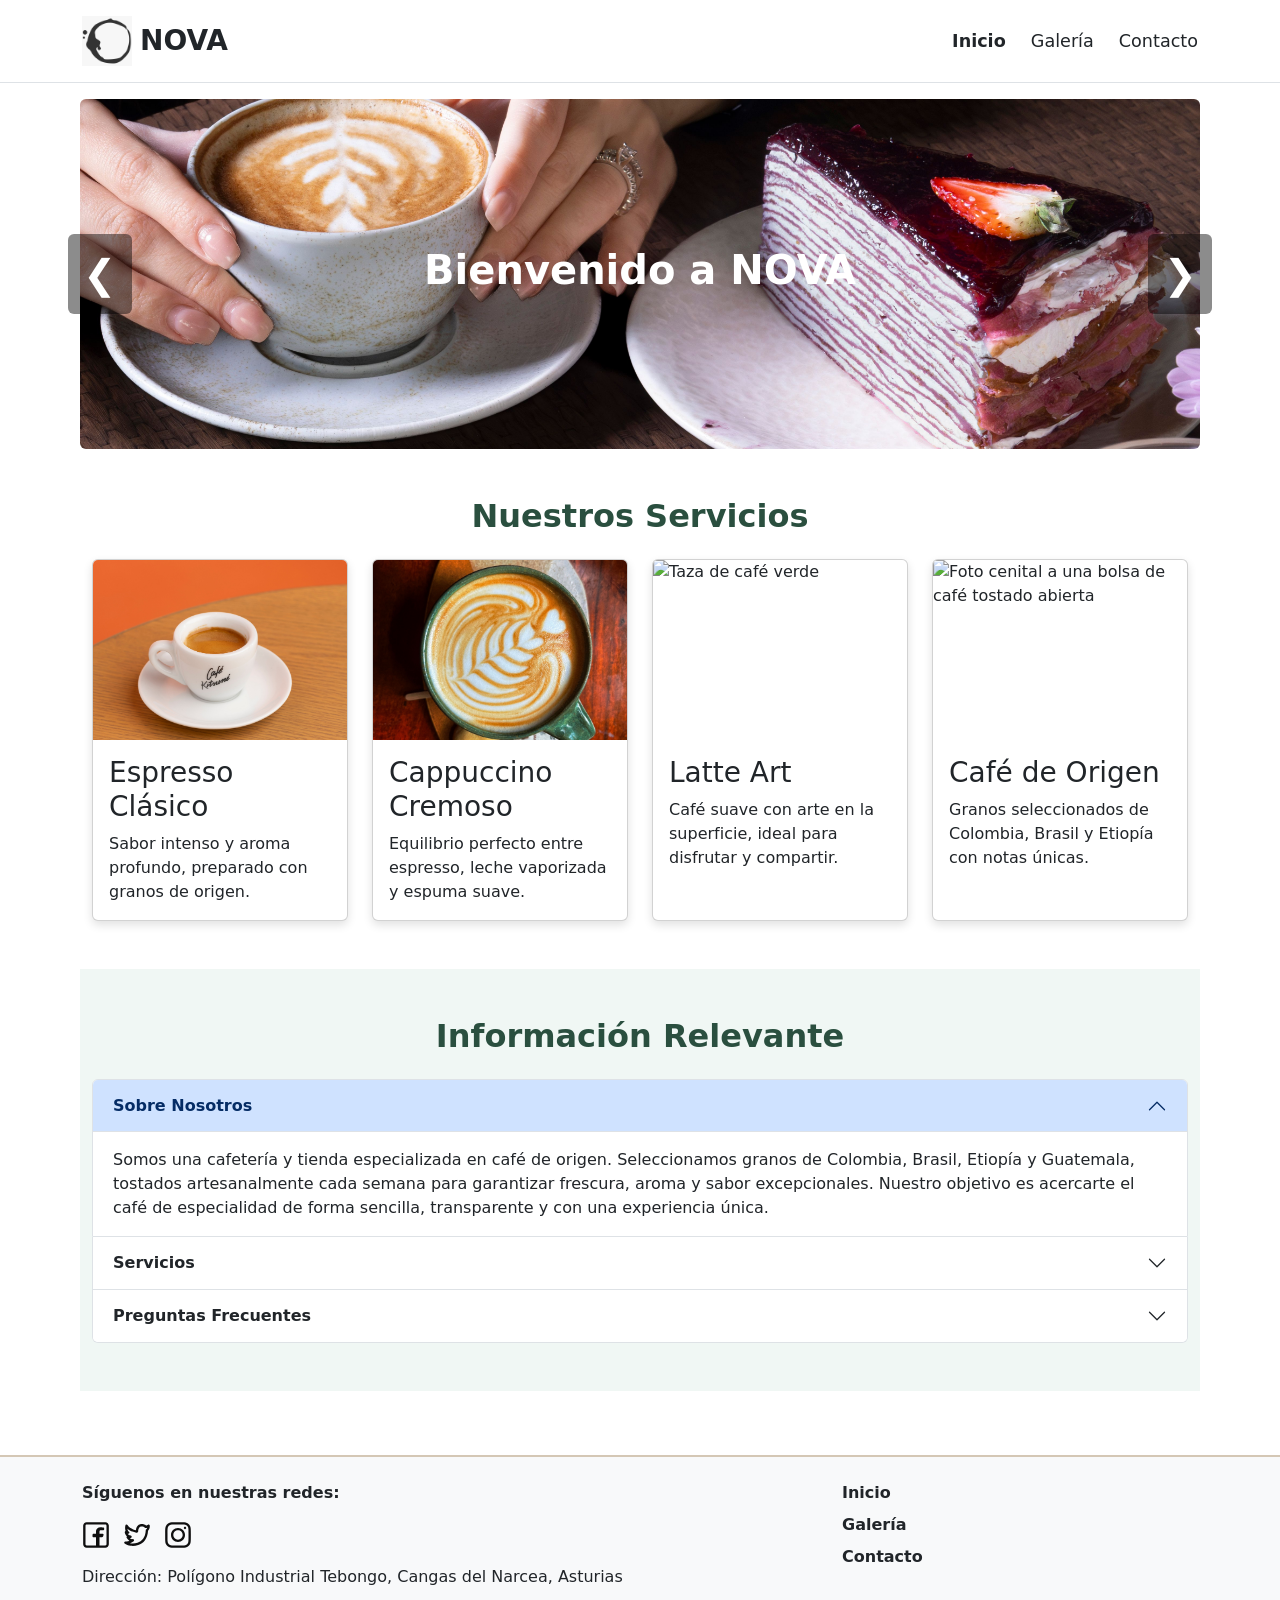
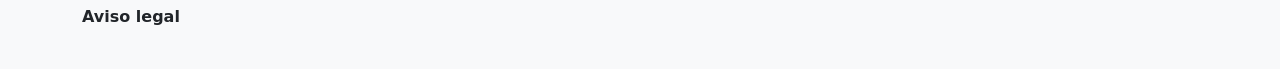
==== index.html @ 90b26ab8 "Primer commit del proyecto NOVA" ====
<!DOCTYPE html>
<html lang="es">
<head>
    <meta charset="UTF-8">
    <meta name="viewport" content="width=device-width, initial-scale=1.0">
    <title>NOVA</title>
    <link rel="stylesheet" href="./css/styles.css">
    <link href="https://cdn.jsdelivr.net/npm/bootstrap@5.3.2/dist/css/bootstrap.min.css" rel="stylesheet">
    <link rel="icon" type="image/png" href="./assets/favicon/favicon-96x96.png" sizes="96x96">
    <link rel="icon" type="image/svg+xml" href="./assets/favicon/favicon.svg">
    <link rel="shortcut icon" href="./assets/favicon/favicon.ico">
    <link rel="apple-touch-icon" sizes="180x180" href="./assets/favicon/apple-touch-icon.png">
    <meta name="apple-mobile-web-app-title" content="NOVA">
    <link rel="manifest" href="./assets/favicon/site.webmanifest">
</head>
<body>
    <header class="container-fluid py-3 border-bottom">
        <div class="container">

            <div class="row align-items-center">

                <!-- LOGO (derecha en móvil, izquierda en escritorio) -->
                <div class="col-6 d-flex justify-content-end justify-content-md-start align-items-center order-2 order-md-1">
                    <a href="index.html" class="d-flex align-items-center text-decoration-none text-dark">
                        <img src="./assets/imagenes/icono/nova.jpeg" alt="Cafeteria NOVA" class="me-2" style="height:50px;">
                        <span class="fs-3 fw-bold text-dark">NOVA</span>
                    </a>
                </div>

                <!-- NAV (hamburguesa izquierda en móvil, menú derecha en escritorio) -->
                <div class="col-6 d-flex justify-content-start justify-content-md-end align-items-center order-1 order-md-2">

                    <!-- Botón hamburguesa -->
                    <button id="menu-btn" class="menu-btn d-md-none">
                        <span class="hamburger"></span>
                    </button>

                    <!-- Menú normal en escritorio -->
                    <ul class="barNav-links d-none d-md-flex list-unstyled mb-0 ms-md-4">
                        <li class="my-2 my-md-0">
                            <a href="#" class="text-decoration-none fw-bold text-center d-block d-md-inline text-dark">Inicio</a>
                        </li>
                        <li class="my-2 my-md-0">
                            <a href="views/galeria.html" class="text-decoration-none text-center d-block d-md-inline text-dark">Galería</a>
                        </li>
                        <li class="my-2 my-md-0">
                            <a href="views/contacto.html" class="text-decoration-none text-center d-block d-md-inline text-dark">Contacto</a>
                        </li>
                    </ul>

                </div>

            </div>

        </div>
    </header>

    <main id="contenido-principal" class="container py-3">
        <!-- HERO / CARRUSEL -->
        <section id="hero" class="position-relative div-int-1 d-none d-md-block" data-carousel="carrusel1">
            <div class="row">
                <div class="col-12 position-relative">
                    <!-- Primera imagen fija del carrusel -->
                    <img 
                        id="hero-img"
                        src="assets/imagenes/carrusel/carrusel1_1.jpg"
                        alt="Café artesanal recién servido con pasteles"
                        class="img-fluid w-100 rounded"
                        style="height: 350px; object-fit: cover;"
                        width="4160" height="5536"
                    >
                    <button class="carrusel-btn prev-btn position-absolute top-50 start-0 translate-middle-y">
                        &#10094;
                    </button>

                    <button class="carrusel-btn next-btn position-absolute top-50 end-0 translate-middle-y">
                        &#10095;
                    </button>

                    <div class="tarjeta-bienvenida position-absolute top-50 start-50 translate-middle text-center">
                        <h1 class="fw-bold text-white">Bienvenido a NOVA</h1>
                    </div>

                </div>
            </div>
        </section>
        <!-- PRESENTACIÓN SOLO EN MÓVIL -->
        <section class="d-block d-md-none py-4">
            <div class="container text-center">
                <h2 class="fw-bold mb-3">Bienvenido a NOVA</h2>
                <p class="text-muted">
                    Descubre nuestra pasión por el café de especialidad. En NOVA seleccionamos granos de origen,
                    tostados artesanalmente, para ofrecerte una experiencia única en cada taza.
                </p>
            </div>
        </section>


        <section id="servicios" class="py-5">
            <div class="container">

                <h2 class="text-center mb-4">Nuestros Servicios</h2>

                <div class="row row-cols-1 row-cols-md-2 row-cols-lg-4 g-4">

                    <!-- Card 1 -->
                    <div class="col">
                        <div class="card h-100">
                            <img src="assets/imagenes/cards/card1.jpg" class="card-img-top" alt="taza de cafe blanca sobre mesa con fondo naranja" width="3648" height="2429">
                            <div class="card-body">
                                <h3 class="card-title">Espresso Clásico</h3>
                                <p class="card-text">Sabor intenso y aroma profundo, preparado con granos de origen.</p>
                            </div>
                        </div>
                    </div>

                    <!-- Card 2 -->
                    <div class="col">
                        <div class="card h-100">
                            <img src="assets/imagenes/cards/card2.jpg" class="card-img-top" alt="Foto cenital de taza de café con dibujo de una hoja" width="3024" height="4032">
                            <div class="card-body">
                                <h3 class="card-title">Cappuccino Cremoso</h3>
                                <p class="card-text">Equilibrio perfecto entre espresso, leche vaporizada y espuma suave.</p>
                            </div>
                        </div>
                    </div>

                    <!-- Card 3 -->
                    <div class="col">
                        <div class="card h-100">
                            <img src="assets/imagenes/cards/card3.jpg" class="card-img-top" alt="Taza de café verde" width="5488" height="3659">
                            <div class="card-body">
                                <h3 class="card-title">Latte Art</h3>
                                <p class="card-text">Café suave con arte en la superficie, ideal para disfrutar y compartir.</p>
                            </div>
                        </div>
                    </div>

                    <!-- Card 4 -->
                    <div class="col">
                        <div class="card h-100">
                            <img src="assets/imagenes/cards/card4.jpg" class="card-img-top" alt="Foto cenital a una bolsa de café tostado abierta" width="2912" height="4368">
                            <div class="card-body">
                                <h3 class="card-title">Café de Origen</h3>
                                <p class="card-text">Granos seleccionados de Colombia, Brasil y Etiopía con notas únicas.</p>
                            </div>
                        </div>
                    </div>

                </div>
            </div>
        </section>

        <section id="informacion" class="py-5">
            <div class="container">

                <h2 class="text-center mb-4">Información Relevante</h2>

                <div class="accordion" id="accordionIndex">
                    <!-- Item 1 -->
                    <div class="accordion-item">
                        <h2 class="accordion-header" id="headingOne">
                            <button class="accordion-button" type="button" data-bs-toggle="collapse"
                                data-bs-target="#collapseOne" aria-expanded="true" aria-controls="collapseOne">
                                Sobre Nosotros
                            </button>
                        </h2>
                        <div role="region" id="collapseOne" class="accordion-collapse collapse show" aria-labelledby="headingOne" data-bs-parent="#accordionIndex">
                            <div class="accordion-body">
                                Somos una cafetería y tienda especializada en café de origen. Seleccionamos granos de 
                                Colombia, Brasil, Etiopía y Guatemala, tostados artesanalmente cada semana para garantizar 
                                frescura, aroma y sabor excepcionales. Nuestro objetivo es acercarte el café de especialidad 
                                de forma sencilla, transparente y con una experiencia única.
                            </div>
                        </div>
                    </div>
                    <!-- Item 2 -->
                    <div class="accordion-item">
                        <h2 class="accordion-header" id="headingTwo">
                            <button class="accordion-button collapsed" type="button" data-bs-toggle="collapse"
                                data-bs-target="#collapseTwo" aria-expanded="false" aria-controls="collapseTwo">
                                Servicios
                            </button>
                        </h2>
                        <div role="region"   id="collapseTwo" class="accordion-collapse collapse"
                            aria-labelledby="headingTwo" data-bs-parent="#accordionIndex">
                            <div class="accordion-body">
                                Ofrecemos una amplia variedad de servicios relacionados con el mundo del café:
                                <ul>
                                    <li>Venta de café en grano recién tostado.</li>
                                    <li>Preparación de bebidas baristas: espresso, cappuccino, latte art, filtrados.</li>
                                    <li>Suscripción mensual de café a domicilio.</li>
                                    <li>Talleres y cursos para aprender métodos de preparación como V60, Chemex o Aeropress.</li>
                                    <li>Asesoramiento para elegir el café ideal según tus gustos.</li>
                                </ul>
                            </div>
                        </div>
                    </div>
                    <!-- Item 3 -->
                    <div class="accordion-item">
                        <h2 class="accordion-header" id="headingThree">
                            <button class="accordion-button collapsed" type="button" data-bs-toggle="collapse"
                                data-bs-target="#collapseThree" aria-expanded="false" aria-controls="collapseThree">
                                Preguntas Frecuentes
                            </button>
                        </h2>
                        <div role="region" id="collapseThree" class="accordion-collapse collapse"
                            aria-labelledby="headingThree" data-bs-parent="#accordionIndex">
                            <div class="accordion-body">
                                <p class="faq-item">
                                    <span class="pregunta">¿Tenéis opciones sin cafeína?</span>
                                    Sí, disponemos de café descafeinado de origen Colombia, con proceso natural sin químicos.
                                </p>
                                <p class="faq-item">
                                    <span class="pregunta">¿Puedo comprar café molido?</span>
                                    Molinamos el café al momento según el método que utilices: espresso, moka, filtro, etc.
                                </p>
                                <p class="faq-item">
                                    <span class="pregunta">¿Hacéis envíos?</span>
                                    Sí, enviamos a toda España en 24/48h con empaques sellados para conservar el aroma.
                                </p>
                                <p class="faq-item">
                                    <span class="pregunta">¿Tenéis opciones veganas?</span>
                                    Todas nuestras bebidas pueden prepararse con leche de avena, soja o almendra.
                                </p>

                                <p class="faq-item">
                                    <span class="pregunta">¿Puedo reservar talleres?</span>
                                    Sí, desde la sección de contacto puedes solicitar plaza en nuestros cursos baristas.
                                </p>
                            </div>
                        </div>
                    </div>
                </div>

            </div>
        </section>



    </main>
    <footer class="bg-light py-4 mt-5">
        <div class="container">
            <div class="row"> <!-- IMPORTANTE: sin justify-content-between -->
                 <!-- Columna izquierda -->
                    <div class="col-md-6 mb-8 mb-md-0">
                        <p class="fw-bold">Síguenos en nuestras redes:</p>
                            <a href="#" class="me-2"><img src="./assets/imagenes/inconos-rrss/facebook-svgrepo-com.svg" width="28" alt="icono Facebook"></a>
                            <a href="#" class="me-2"><img src="./assets/imagenes/inconos-rrss/twitter-svgrepo-com.svg" width="28" alt="icono Twitter"></a>
                            <a href="#"><img src="./assets/imagenes/inconos-rrss/instagram-svgrepo-com.svg" width="28" alt="icono Instagram"></a>
                            <p class="mt-3">Dirección: Polígono Industrial Tebongo, Cangas del Narcea, Asturias</p>
                        <p><a href="aviso-legal.html" class="fw-bold text-decoration-none text-dark">Aviso legal</a></p>
                    </div>

                    <!-- Columna derecha (MOVIDA SOLO ELLA) -->
                    <div class="col-md-4 offset-md-2 text-md-left text-left">
                        <a href="#" class="d-block mb-2 fw-bold text-decoration-none text-dark">Inicio</a>
                        <a href="views/galeria.html" class="d-block mb-2 fw-bold text-decoration-none text-dark">Galería</a>
                        <a href="views/contacto.html" class="d-block fw-bold text-decoration-none text-dark">Contacto</a>
                    </div>
                </div>
            </div>
    </footer>
    <script src="https://cdn.jsdelivr.net/npm/bootstrap@5.3.2/dist/js/bootstrap.bundle.min.js"></script>
    <script src="./js/main.js"></script>
    <script src="./js/hamburguesa.js"></script>
</body>
</html>
---- css/styles.css ----
/* ----------------------------------------------------------
   RESET BÁSICO DE ESTILOS
---------------------------------------------------------- */
* {
    margin: 0;
    padding: 0;
    box-sizing: border-box;
}

body {
    font-family: "Segoe UI", Arial, sans-serif;
    background-color: #f5f5f5;
    color: #222;
}
#contenido-principal {
    max-width: 1200px;
    margin: 0 auto;
    padding: 0 40px;
}
/* ----------------------------------------------------------
   HEADER
---------------------------------------------------------- */
header {
    display: flex;
    justify-content: space-between;
    align-items: center;
    padding: 5px 20px;
    background-color: #ffffff;
    border-bottom: 2px solid #ddd;
    position: sticky;
    top: 0;
    z-index: 1000;
}

/* Logo */
.logo {
    display: flex;
    align-items: center;
    gap: 10px;
}

.logo img {
    height: 45px;
    width: auto;
}

.logo .texto a {
    font-size: 1.4rem;
    font-weight: bold;
    color: #2a4f3f;
    text-decoration: none;
}

/* ----------------------------------------------------------
   NAVBAR
---------------------------------------------------------- */
.barNav {
    position: relative;
}

.barNav-links {
    list-style: none;
    display: flex;
    gap: 25px;
}

.barNav-links li a {
    text-decoration: none;
    font-size: 1.1rem;
    color: #333;
    padding: 8px 0;
    transition: color .3s ease;
}

.barNav-links li a:hover {
    color: #2a8f6a;
}

/* Enlace activo */
.enlaceActivo {
    color: #2a8f6a;
    font-weight: bold;
}

/* Líneas decorativas */
.bordeSuperior {
    border-top: 2px solid #2a8f6a;
}

.bordeInferior {
    border-bottom: 2px solid #2a8f6a;
}

/* Botón hamburguesa */
.menu-btn {
    background: none;
    border: none;
    cursor: pointer;
    display: none; 
    padding: 10px;
    position: relative;
    z-index: 1001;
}

/* Las tres líneas */
.hamburger,
.hamburger::before,
.hamburger::after {
    content: "";
    display: block;
    width: 35px;
    height: 4px;
    background-color: #3a2f2f; 
    border-radius: 4px;
    transition: all .3s ease;
}

.hamburger::before {
    transform: translateY(-10px);
}

.hamburger::after {
    transform: translateY(10px);
}

/* ANIMACIÓN: hamburguesa → X */
.menu-btn.open .hamburger {
    background-color: transparent;
}

.menu-btn.open .hamburger::before {
    transform: rotate(45deg);
}

.menu-btn.open .hamburger::after {
    transform: rotate(-45deg);
}

/* ----------------------------------------------------------
   SECCIÓN HERO (Carrusel hover)
---------------------------------------------------------- */
/*---------------------- HERO ---------------------------*/
.presentacion {
    position: relative;
    width: 100%;
    height: 600px; /* Altura fija */
    overflow: hidden;
}

/* Imagen del carrusel */
#hero-img {
    width: 100%;
    height: 100%;
    object-fit: cover; /* Recorte elegante */
    object-position: center; /* Centrado */
    display: block;
}

/* Tarjeta de bienvenida centrada */
.tarjeta-bienvenida {
    position: absolute;
    top: 50%;
    left: 50%;
    transform: translate(-50%, -50%); /* centra en ambos ejes */
    
    padding: 25px 40px;
    border-radius: 10px;
    text-align: center; /* centra el texto */
}

.tarjeta-bienvenida h2 {
    color: #fff;
    font-weight: bold;
    font-size: 2.4rem;
    letter-spacing: 2px;
}


/* Botones del carrusel */
.carrusel-btn {
    position: absolute;
    top: 50%;
    transform: translateY(-50%);
    background-color: rgba(0,0,0,0.45);
    color: #fff;
    border: none;
    font-size: 2.5rem;
    padding: 10px 15px;
    cursor: pointer;
    z-index: 10;
    border-radius: 6px;
    transition: background-color .3s ease;
}

.carrusel-btn:hover {
    background-color: rgba(0,0,0,0.65);
}

.prev-btn {
    left: 20px;
}

.next-btn {
    right: 20px;
}

/* ----------------------------------------------------------
   SECCIÓN SERVICIOS (Cards)
---------------------------------------------------------- */
#servicios {
    background-color: #ffffff;
}

#servicios h2 {
    color: #2a4f3f;
    font-weight: bold;
}

.card {
    border: none;
    box-shadow: 0 4px 10px rgba(0,0,0,0.12);
    transition: transform .3s ease, box-shadow .3s ease;
}

.card:hover {
    transform: translateY(-5px);
    box-shadow: 0 6px 14px rgba(0,0,0,0.18);
}

.card-img-top {
    height: 180px;
    object-fit: cover;
}

/* ----------------------------------------------------------
   SECCIÓN INFORMACIÓN (Accordion)
---------------------------------------------------------- */
#informacion {
    background-color: #f0f7f4;
}

#informacion h2 {
    color: #2a4f3f;
    font-weight: bold;
}

.accordion-button {
    background-color: #e8f3ed;
    color: #2a4f3f;
    font-weight: bold;
}

.accordion-button:not(.collapsed) {
    background-color: #d4e9df;
    color: #1f3d31;
}

.accordion-body {
    background-color: #ffffff;
}
/* Contenedor de cada pregunta + respuesta */
#informacion .accordion-body .faq-item {
    margin-bottom: 1rem;
    line-height: 1.5;
}

/* Estilo de la pregunta */
#informacion .accordion-body .pregunta {
    display: block;
    font-weight: 600;
    color: #3a2f2f; 
    font-size: 1rem;
    margin-bottom: 0.25rem;
    letter-spacing: 0.5px;
}


/*=----------------------------------------------------------
   SECCIÓN GALERÍA (Grid)   
---------------------------------------------------------- */
.galeria-item {
    overflow: hidden;
    border-radius: 10px;
}

.galeria-item img {
    transition: transform 0.4s ease, filter 0.4s ease;
}

.galeria-item:hover img {
    transform: scale(1.1);
    filter: brightness(80%);
}


.galeria-img {
    width: 100%;
    height: 250px;          
    object-fit: cover;      
    transition: transform 0.4s ease, filter 0.4s ease;
}

.galeria-item:hover .galeria-img {
    transform: scale(1.1);
    filter: brightness(80%);
}

/* ----------------------------------------------------------
   FOOTER 
---------------------------------------------------------- */

footer {
    background-color: #f7f3ef; 
    padding: 40px 60px;
    display: flex;
    justify-content: space-between;
    align-items: flex-start;
    gap: 40px;
    border-top: 2px solid #d4c7b5; 
}

/* Columna izquierda */
footer .col-izq {
    flex: 1;
}

/* Columna derecha */
footer .col-der {
    flex: 1;
    text-align: center;
}

/* Redes sociales */
#redes-sociales p {
    font-weight: 600;
    color: #3a2f2f;
    margin-bottom: 10px;
}

#redes-sociales img {
    width: 28px;
    height: 28px;
    margin: 0 6px;
    vertical-align: middle;
}

/* Dirección */
#direccion p {
    margin-top: 20px;
    color: #5a4a4a;
}

/* Aviso legal */
#aviso-legal a {
    color: #3a2f2f;
    font-weight: 600;
    text-decoration: none;
}

#aviso-legal a:hover {
    text-decoration: underline;
}

/* Links de navegación en el footer */
footer .footer-links a {
    display: block;
    color: #3a2f2f;
    font-weight: 600;
    text-decoration: none;
    margin-bottom: 8px;
}

footer .footer-links a:hover {
    text-decoration: underline;
}




/* Vista móvil */
@media (max-width: 900px) {

    .menu-btn {
        display: block;
    }

    .barNav-links {
        position: absolute;
        top: 70px;
        right: 0;
        background-color: #ffffff;
        flex-direction: column;
        width: 220px;
        padding: 20px;
        border: 1px solid #ddd;
        border-radius: 8px;
        display: none;
        box-shadow: 0 4px 10px rgba(0,0,0,0.15);
        z-index: 1000;
    }

    .barNav-links.show {
        display: flex;
    }

    .barNav-links li a {
        padding: 12px 0;
        font-size: 1.2rem;
        border-bottom: 1px solid #eee;
    }

    .barNav-links li:last-child a {
        border-bottom: none;
    }
    .barNav-links.show {
    display: block ;
    flex-direction: column;
    align-items: center;
}
}


/* Responsive */
@media (max-width: 768px) {
    footer {
        flex-direction: column;
        text-align: center;
        align-items: center; 
    }

    footer .col-izq,
    footer .col-der {
        width: 100%; 
        text-align: center; 
        margin: 0; 
        padding: 0; 
    }

    footer .col-der {
        margin-top: 20px; 
    }

    footer .footer-links a {
        display: block; 
        margin-bottom: 10px;
    }
   
    .barNav-links.show {
        display: flex ;
        flex-direction: column;
        align-items: flex-start; 
        text-align: left;        
        width: 100%;             
        padding-left: 10px;      
    }
}
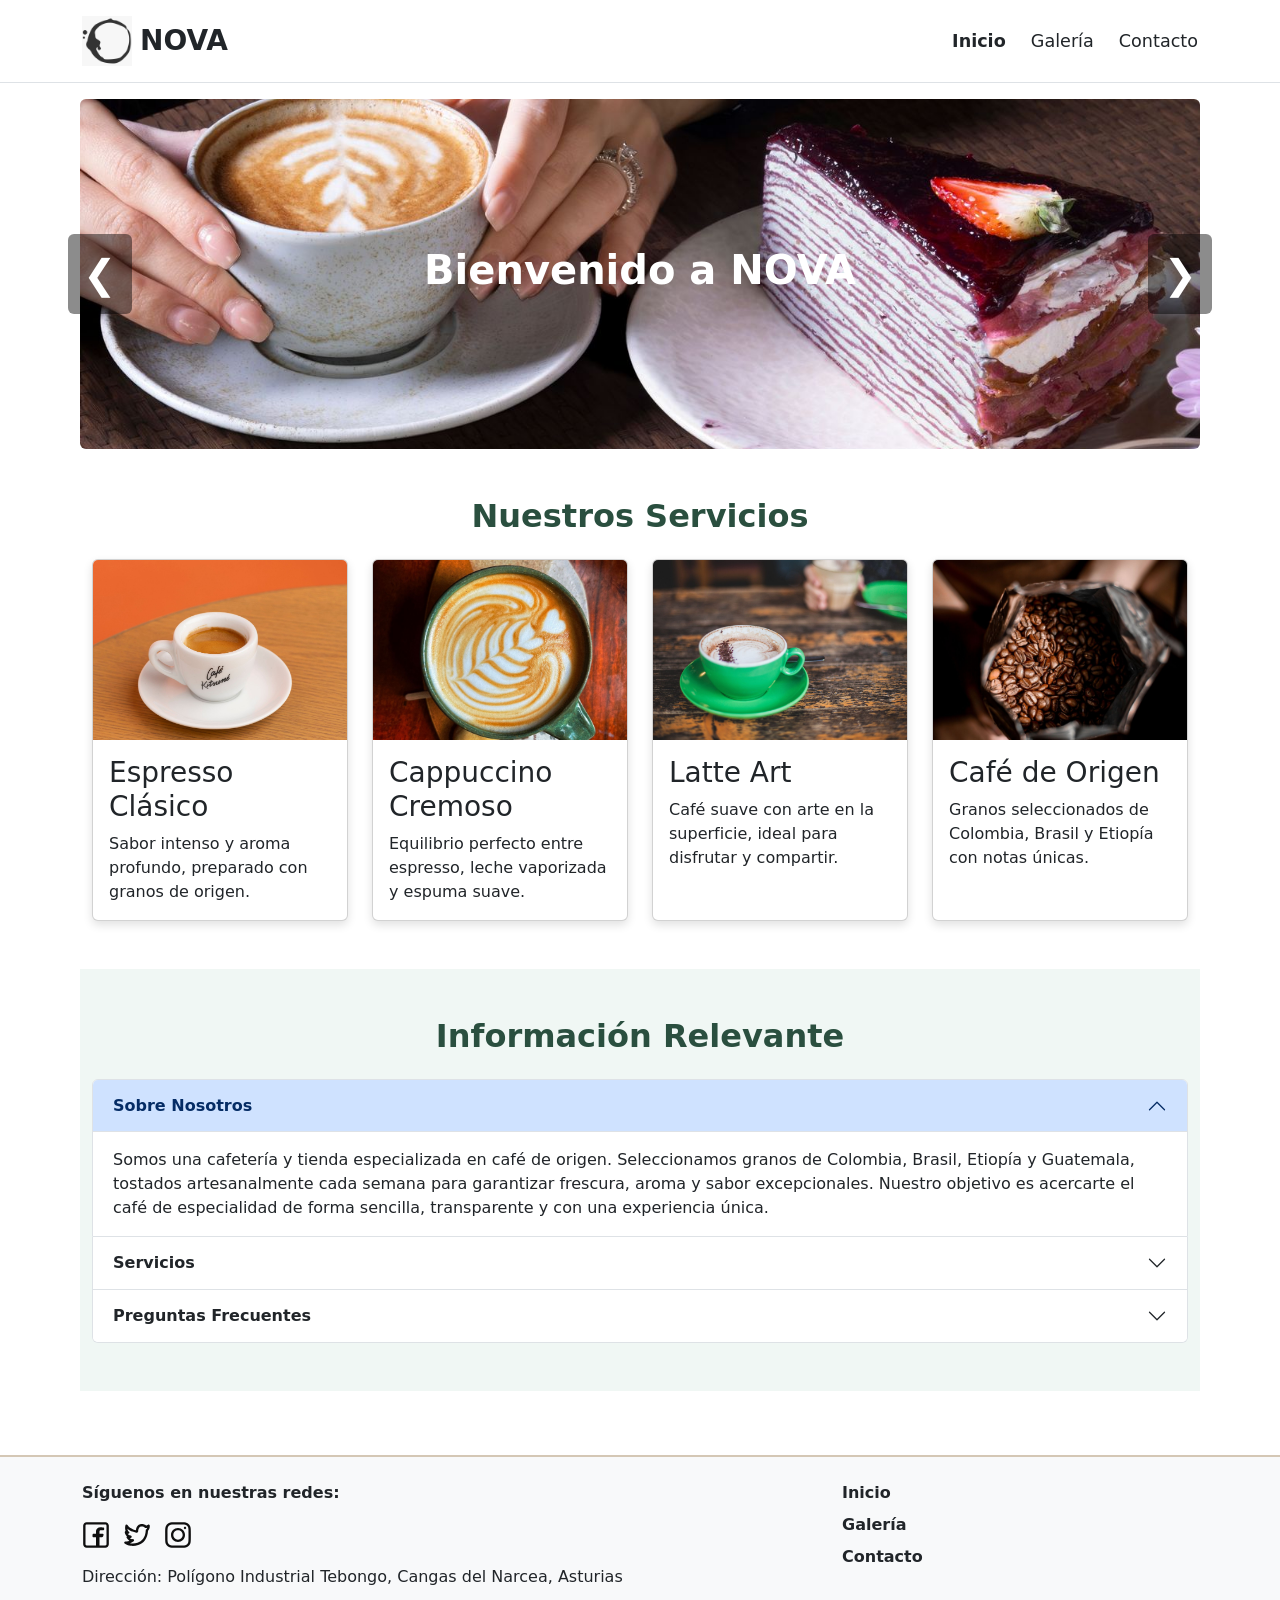
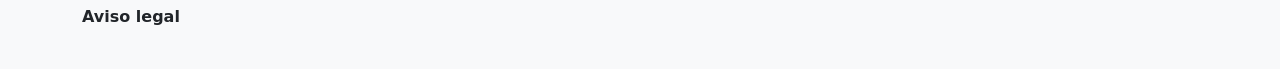
==== commit 04045eca: "Preparar el proyecto para el portafolio - README con descripción, demo, funcionalidades y tecnología" ====
--- a/index.html
+++ b/index.html
@@ -249,7 +249,7 @@
                             <a href="#" class="me-2"><img src="./assets/imagenes/inconos-rrss/twitter-svgrepo-com.svg" width="28" alt="icono Twitter"></a>
                             <a href="#"><img src="./assets/imagenes/inconos-rrss/instagram-svgrepo-com.svg" width="28" alt="icono Instagram"></a>
                             <p class="mt-3">Dirección: Polígono Industrial Tebongo, Cangas del Narcea, Asturias</p>
-                        <p><a href="aviso-legal.html" class="fw-bold text-decoration-none text-dark">Aviso legal</a></p>
+                        <p><a href="views/aviso-legal.html" class="fw-bold text-decoration-none text-dark">Aviso legal</a></p>
                     </div>
 
                     <!-- Columna derecha (MOVIDA SOLO ELLA) -->
